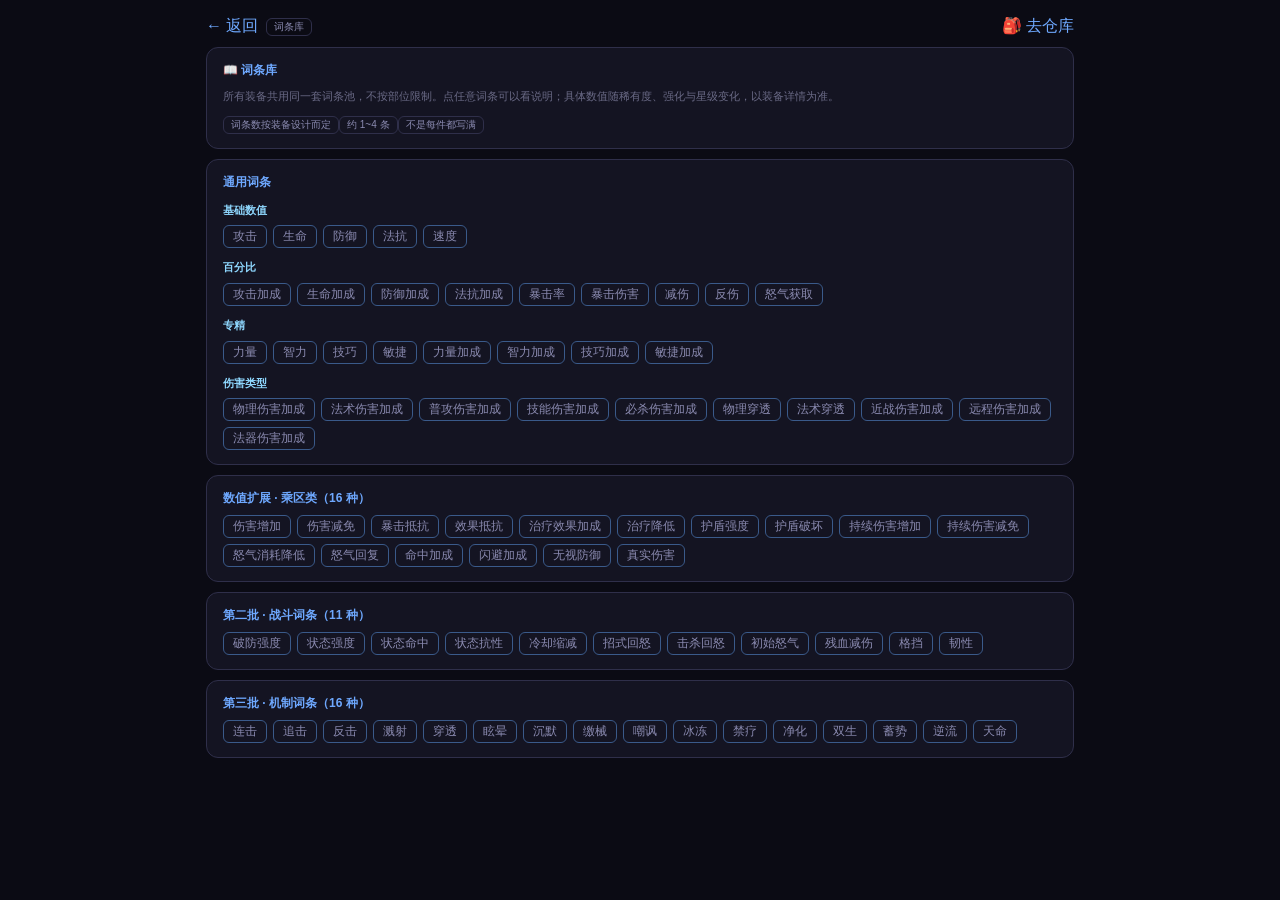
==== affixes.html @ 5c18fd85 "网页版上线：闲得慌RPG v2" ====
<!DOCTYPE html>
<html lang="zh-HK">
<head>
<meta charset="UTF-8">
<meta name="viewport" content="width=device-width, initial-scale=1.0">
<title>闲得慌RPG v2 · 词条库</title>
<link rel="stylesheet" href="css/app.css?v=20bb1e70">
</head>
<body>
<div class="wrap">
  <div class="nav"><a href="index.html">← 返回</a><span class="tag">词条库</span>
    <a href="create.html" style="margin-left:auto;">🎒 去仓库</a></div>
  <div id="view"></div>
</div>

<script type="module">
import { AFFIX_LIB, AFFIX_LIB_2, AFFIX_LIB_3, AFFIX_LIB_EXT } from "./js/affixes.js?v=ee432832";

const card = (t, inner) => '<div class="card"><div class="card-title">' + t + '</div>' + inner + '</div>';

// 每条词条的说明（基础/百分比/专精/伤害类型）
const DESC = {
  攻击: "直接提高攻击力，所有伤害的基础值。",
  生命: "提高最大生命，血条上限。",
  防御: "降低受到的物理伤害（与法抗一起折算成减伤）。",
  法抗: "降低受到的法术伤害，折算时按 1.5 倍计入减伤。",
  速度: "提高出手顺序；速度差会带来额外行动机会。",
  攻击加成: "按百分比放大攻击力。",
  生命加成: "按百分比放大最大生命。",
  防御加成: "按百分比放大防御。",
  法抗加成: "按百分比放大法抗。",
  暴击率: "攻击时触发暴击的概率。",
  暴击伤害: "暴击时额外增加的伤害倍率。",
  减伤: "直接按百分比降低受到的伤害。",
  反伤: "受到攻击时，把一部分伤害反弹给攻击者。",
  怒气获取: "提高每次行动/招式获得的怒气，必杀来得更快。",
  力量: "每点提高攻击力（专精换算）。",
  智力: "每点提高攻击力（专精换算）。",
  技巧: "每点提高攻击力（专精换算）。",
  敏捷: "每点提高速度（专精换算）。",
  力量加成: "按百分比放大力量带来的收益。",
  智力加成: "按百分比放大智力带来的收益。",
  技巧加成: "按百分比放大技巧带来的收益。",
  敏捷加成: "按百分比放大敏捷带来的收益。",
  物理伤害加成: "提高所有物理来源的伤害（普攻/物理招式/必杀）。",
  法术伤害加成: "提高所有法术来源的伤害。",
  普攻伤害加成: "只提高普攻（含连击）造成的伤害。",
  技能伤害加成: "只提高招式（含追击/溅射）造成的伤害。",
  必杀伤害加成: "只提高必杀造成的伤害。",
  物理穿透: "无视目标一部分防御带来的减伤（上限 80%）。",
  法术穿透: "无视目标一部分法抗带来的减伤（上限 80%）。",
  近战伤害加成: "使用近战武器时，提高造成的伤害。",
  远程伤害加成: "使用远程武器时，提高造成的伤害。",
  法器伤害加成: "使用法器武器时，提高造成的伤害。"
};

const items = [];
const add = (name, desc, group) => items.push({ name, desc, group });
for (const g of Object.keys(AFFIX_LIB)) AFFIX_LIB[g].forEach((n) => add(n, DESC[n] || g + "类词条。", g));
AFFIX_LIB_EXT.forEach((a) => add(a[0], a[1], "数值扩展"));
AFFIX_LIB_2.forEach((a) => add(a[0], a[1], "第二批 · 战斗词条"));
AFFIX_LIB_3.forEach((a) => add(a[0], a[1], "第三批 · 机制词条"));

const chip = (it) => {
  const i = items.indexOf(it);
  return '<span class="tag" data-affix="' + i + '" style="font-size:11.5px;padding:3px 9px;cursor:pointer;border-color:#3a5a8a;">' + it.name + '</span>';
};
const chipsOf = (group) => '<div style="display:flex;gap:6px;flex-wrap:wrap;margin-top:6px;">' +
  items.filter((x) => x.group === group).map(chip).join("") + '</div>';

let first = "";
for (const g of Object.keys(AFFIX_LIB)) {
  first += '<div class="hint" style="margin-top:10px;color:#8fd8ff;font-weight:700;">' + g + '</div>' + chipsOf(g);
}

document.getElementById("view").innerHTML =
  card("📖 词条库",
    '<div class="hint">所有装备共用同一套词条池，不按部位限制。点任意词条可以看说明；具体数值随稀有度、强化与星级变化，以装备详情为准。</div>' +
    '<div style="margin-top:8px;"><span class="tag">词条数按装备设计而定</span><span class="tag">约 1~4 条</span><span class="tag">不是每件都写满</span></div>') +
  card("通用词条", first) +
  card("数值扩展 · 乘区类（" + AFFIX_LIB_EXT.length + " 种）", chipsOf("数值扩展")) +
  card("第二批 · 战斗词条（" + AFFIX_LIB_2.length + " 种）", chipsOf("第二批 · 战斗词条")) +
  card("第三批 · 机制词条（" + AFFIX_LIB_3.length + " 种）", chipsOf("第三批 · 机制词条"));

// 点击查看说明
document.getElementById("view").addEventListener("click", (e) => {
  const el = e.target.closest("[data-affix]");
  if (!el) return;
  const it = items[Number(el.dataset.affix)];
  if (!it) return;
  const ov = document.createElement("div");
  ov.style.cssText = "position:fixed;inset:0;background:rgba(0,0,0,.78);z-index:9999;display:flex;align-items:center;justify-content:center;";
  ov.innerHTML = '<div class="card" style="width:min(420px,92vw);margin:0;border-color:#3a5a8a;">' +
    '<div class="card-title" style="font-size:15px;">' + it.name + ' <span class="tag" style="color:#8fd8ff;border-color:#3a5a8a;">' + it.group + '</span></div>' +
    '<div class="hint" style="margin-top:6px;color:#eaeaea;line-height:1.7;">' + it.desc + '</div>' +
    '<div style="margin-top:12px;"><button id="afClose" style="width:100%;">关闭</button></div></div>';
  document.body.appendChild(ov);
  ov.querySelector("#afClose").onclick = () => ov.remove();
  ov.onclick = (ev) => { if (ev.target === ov) ov.remove(); };
});
</script>
</body>
</html>
---- css/app.css ----
/* 闲得慌RPG v2 · 全站样式 */
*{box-sizing:border-box}
html,body{margin:0;padding:0;background:#0b0b14;color:#eaeaea;font-family:-apple-system,"Segoe UI","Microsoft YaHei",sans-serif}
a{color:#6ea8fe;text-decoration:none}
button{background:#2c2c48;color:#eaeaea;border:1px solid #4a4a6a;border-radius:8px;cursor:pointer;font-family:inherit;font-size:12.5px;padding:6px 12px}
button:hover:not(:disabled){border-color:#6ea8fe;color:#cfe6ff}
button:disabled{opacity:.45;cursor:not-allowed}
button.on{border-color:#6ea8fe;color:#cfe6ff}
input,textarea,select{background:#0f0f1c;color:#eaeaea;border:1px solid #2f2f4a;border-radius:8px;padding:7px 10px;font-family:inherit;font-size:13px}
.wrap{max-width:900px;margin:0 auto;padding:16px}
.card{background:#141422;border:1px solid #2f2f4a;border-radius:12px;padding:14px 16px;margin:10px 0}
.card-title{font-size:12px;font-weight:700;color:#6ea8fe;margin-bottom:8px}
.row{display:flex;justify-content:space-between;align-items:baseline;gap:10px;padding:5px 0;border-bottom:1px dashed #23233a}
.row:last-child{border-bottom:none}
.row .k{font-size:12px;color:#8a8ab0}
.row .v{font-size:12.5px;font-weight:600}
.hint{font-size:11px;color:#6a6a86;line-height:1.7}
.tag{display:inline-block;padding:1px 7px;border-radius:6px;font-size:10px;border:1px solid #2f2f4a;color:#8a8ab0}
.nav{display:flex;gap:8px;flex-wrap:wrap;margin-bottom:10px;align-items:center}
.bar{height:8px;border-radius:5px;background:#0f0f1c;border:1px solid #2f2f4a;overflow:hidden}
.bar>i{display:block;height:100%;background:#8fd8ff}
.bar.full>i{background:#7ee787}
.log{background:#0f0f1c;border:1px solid #2f2f4a;border-radius:8px;padding:8px 10px;max-height:220px;overflow:auto;font-size:11.5px;line-height:1.75}
.log .act{border-left:2px solid #3a3a5c;padding:3px 8px;margin:3px 0;background:rgba(255,255,255,.02);border-radius:6px}
.log .sub{margin-left:10px;color:#9aa4b8;font-size:10.5px}

/* 📜 冒险者协会 · 入会登记表（建角）— 深色版 */
.gform{background:#0f121c;color:#e6e9f2;border:1px solid #23233a;border-radius:12px;padding:20px 22px;margin:10px 0;
  box-shadow:0 12px 34px rgba(0,0,0,.55)}
.gform .g-org{font-size:11px;letter-spacing:4px;color:#8a8ab0;text-align:center}
.gform h1{font-size:21px;letter-spacing:10px;text-align:center;margin:6px 0 4px;font-weight:700;color:#f2f4fa}
.gform .g-meta{display:flex;justify-content:space-between;flex-wrap:wrap;gap:6px;font-size:11px;color:#9aa4b8;
  border-top:1px solid #23233a;border-bottom:1px solid #23233a;padding:5px 2px;margin:8px 0 12px}
.gform .g-sec{font-size:12.5px;font-weight:700;color:#ffd666;margin:14px 0 4px;padding-left:8px;
  border-left:3px solid #c0392b;letter-spacing:2px}
.gform .g-row{display:flex;align-items:center;gap:8px;border-bottom:1px dotted #2a2a44;padding:6px 2px;font-size:13px;color:#e6e9f2}
.gform .g-k{flex:0 0 84px;color:#9aa4b8;font-size:12.5px}
.gform .g-v{flex:1;display:flex;align-items:center;gap:6px;flex-wrap:wrap;color:#e6e9f2}
.gform input.g-in{background:#0b0e17;border:1px solid #2a3350;border-radius:6px;color:#fff;
  font-family:inherit;font-size:14px;flex:1;padding:7px 9px}
.gform input.g-in:focus{outline:none;border-color:#6ea8fe}
.gform .g-picks{display:flex;flex-wrap:wrap;gap:6px}
.gform button.g-pick{background:#141a2a;border:1px solid #2a3350;color:#cfe6ff;border-radius:6px;
  padding:6px 9px;font-size:12px;text-align:left;font-family:inherit;cursor:pointer}
.gform button.g-pick:hover{border-color:#6ea8fe;color:#fff}
.gform button.g-pick.on{border-color:#6ea8fe;background:#1b2740;color:#fff;box-shadow:inset 0 0 0 1px #6ea8fe}
.gform button.g-pick .g-sub{display:block;font-size:10px;color:#8a8ab0;margin-top:2px}
.gform .g-num{display:inline-flex;align-items:center;gap:6px}
.gform button.g-step{width:26px;height:26px;padding:0;border-radius:6px;background:#1a2136;
  border:1px solid #2a3350;color:#e6e9f2;font-size:14px;line-height:1;font-family:inherit;cursor:pointer}
.gform button.g-step:hover:not(:disabled){border-color:#6ea8fe;color:#fff}
.gform button.g-step:disabled{opacity:.3}
.gform .g-val{min-width:24px;text-align:center;font-size:14px;font-weight:700;color:#ffd666}
.gform .g-num-in{width:56px;height:28px;text-align:center;background:#0b0e17;border:1px solid #2a3350;border-radius:6px;
  color:#ffd666;font-size:15px;font-weight:700;font-family:inherit;padding:0 4px}
.gform .g-num-in:focus{outline:none;border-color:#6ea8fe;background:#0e1422}
.gform .g-num-in::-webkit-outer-spin-button,
.gform .g-num-in::-webkit-inner-spin-button{-webkit-appearance:none;margin:0}
.gform .g-num-in{-moz-appearance:textfield;appearance:textfield}
.gform .g-hint{font-size:10.5px;color:#8a8ab0}
.gform .g-rest{font-size:11.5px;color:#9aa4b8;margin-top:6px}
.gform .g-rest b{color:#ffd666}
/* 🧾 装备志愿卡片网格 */
.gform .g-gear-block{margin:8px 0 10px}
.gform .g-gear-label{font-size:12px;color:#9aa4b8;font-weight:700;letter-spacing:2px;margin:0 0 5px}
.gform .g-gear-grid{display:grid;grid-template-columns:repeat(auto-fill,minmax(118px,1fr));gap:7px}
.gform button.g-gear{background:#121828;border:1px solid #2a3350;border-radius:8px;padding:8px;
  display:flex;flex-direction:column;gap:2px;font-family:inherit;text-align:left;cursor:pointer;transition:.12s;color:#e6e9f2}
.gform button.g-gear:hover{border-color:#6ea8fe;background:#16203a}
.gform button.g-gear.on{background:#1b2740}
.gform .g-gear-name{font-size:13px;font-weight:700;line-height:1.2}
.gform .g-gear-tag{font-size:9px;letter-spacing:2px;color:#7a86a8}
.gform .g-gear-sub{font-size:10px;color:#9aa4b8;line-height:1.35}
/* 🔢 属性行 */
.gform .g-attr{display:flex;align-items:center;gap:10px;border-bottom:1px dotted #2a2a44;padding:7px 2px}
.gform .g-attr .g-k{flex:0 0 64px;font-size:13px;color:#c9d0e0}
.gform .g-ctrl{display:flex;align-items:center;gap:9px}
.gform .g-attr .g-val{min-width:30px;font-size:16px;font-weight:700;color:#ffd666;text-align:center}
.gform .g-attr .g-hint{margin-left:auto;font-size:10.5px;color:#8a8ab0}
.gform .g-attr button.g-step{width:26px;height:26px;font-size:15px;font-weight:700}
.gform .g-note{font-size:10.5px;color:#8a8ab0;line-height:1.8;margin-top:6px;text-indent:2em}
.gform .g-actions{display:flex;gap:8px;margin-top:18px}
.gform button.g-submit{flex:1;height:44px;background:#c0392b;border:1px solid #a3362c;color:#fff;
  font-size:15px;letter-spacing:8px;border-radius:8px;font-weight:700;font-family:inherit;cursor:pointer}
.gform button.g-submit:hover:not(:disabled){background:#d14637;color:#fff}
.gform button.g-cancel{background:#1a2136;border:1px solid #2a3350;color:#cfe6ff;border-radius:8px;font-family:inherit;cursor:pointer}
.gform button.g-preset{background:#141a2a;border:1px solid #2a3350;color:#cfe6ff;border-radius:6px;
  padding:4px 8px;font-size:11.5px;font-family:inherit;cursor:pointer}
.gform button.g-preset:hover{border-color:#6ea8fe;color:#fff}

/* 盖章 */
.g-stamp-wrap{position:fixed;inset:0;background:rgba(0,0,0,.55);display:flex;flex-direction:column;
  align-items:center;justify-content:center;z-index:9999}
.g-stamp{width:150px;height:150px;border:5px solid #c0392b;border-radius:50%;color:#c0392b;
  display:flex;align-items:center;justify-content:center;font-size:30px;font-weight:800;letter-spacing:4px;
  transform:rotate(-14deg);font-family:"Songti SC","STSong",serif;
  box-shadow:0 0 0 3px rgba(192,57,43,.25) inset;animation:stampIn .35s ease-out}
@keyframes stampIn{0%{transform:rotate(-14deg) scale(1.8);opacity:0}
  60%{transform:rotate(-14deg) scale(.95);opacity:1}100%{transform:rotate(-14deg) scale(1)}}
.g-stamp-tip{color:#f3ecda;margin-top:14px;font-size:13px;letter-spacing:2px}

/* 🌳 天赋定位按钮：等宽网格，5 个一排 */
.tree-tabs{display:grid;grid-template-columns:repeat(5,1fr);gap:6px}
.tree-tabs button{min-height:34px;display:flex;align-items:center;justify-content:center;gap:4px;white-space:nowrap;padding:4px 6px}
.tree-tabs .tag{flex:0 0 auto}
@media (max-width:560px){.tree-tabs{grid-template-columns:repeat(3,1fr)}}

/* 📱 窄屏（手机）：登记表 / 战斗按钮收一收 */
@media (max-width:560px){
  .wrap{padding:10px}
  .gform{padding:14px 14px}
  .gform h1{font-size:18px;letter-spacing:6px}
  .gform .g-k{flex-basis:64px;font-size:12px}
  .gform .g-row{padding:5px 0}
  .gform button.g-pick{font-size:11px;padding:5px 7px}
  .gform button.g-pick .g-sub{font-size:9.5px}
  .gform .g-gear-grid{grid-template-columns:repeat(auto-fill,minmax(92px,1fr));gap:5px}
  .gform button.g-gear{padding:6px}
  .gform .g-gear-name{font-size:12px}
  .gform .g-attr{gap:6px}
  .gform .g-attr .g-k{flex-basis:56px;font-size:12px}
  .gform .g-attr .g-hint{font-size:9.5px}
  .gform .g-actions{flex-wrap:wrap}
  .gform button.g-cancel{flex:0 0 100%}
  .gform button.g-submit{letter-spacing:4px}
  .g-stamp{width:120px;height:120px;font-size:24px}
  button[data-act],button[data-intent]{min-width:calc(50% - 6px) !important;flex:1 1 45%}
  .nav button{flex:1 1 45%;min-height:34px}
  .row{flex-wrap:wrap}
  .wrap{padding-bottom:calc(18px + env(safe-area-inset-bottom))}
  button[data-tp]{min-height:34px}
}

/* 🏛 公共大厅功能区 */
.hall-grid{display:grid;grid-template-columns:repeat(auto-fill,minmax(140px,1fr));gap:8px}
.hall-grid a{display:block;background:#12182a;border:1px solid #24304a;border-radius:10px;padding:10px;text-decoration:none;color:inherit}
.hall-grid a:hover{border-color:#6ea8fe}
.hall-grid .t{font-weight:700;margin-top:4px;font-size:13px}
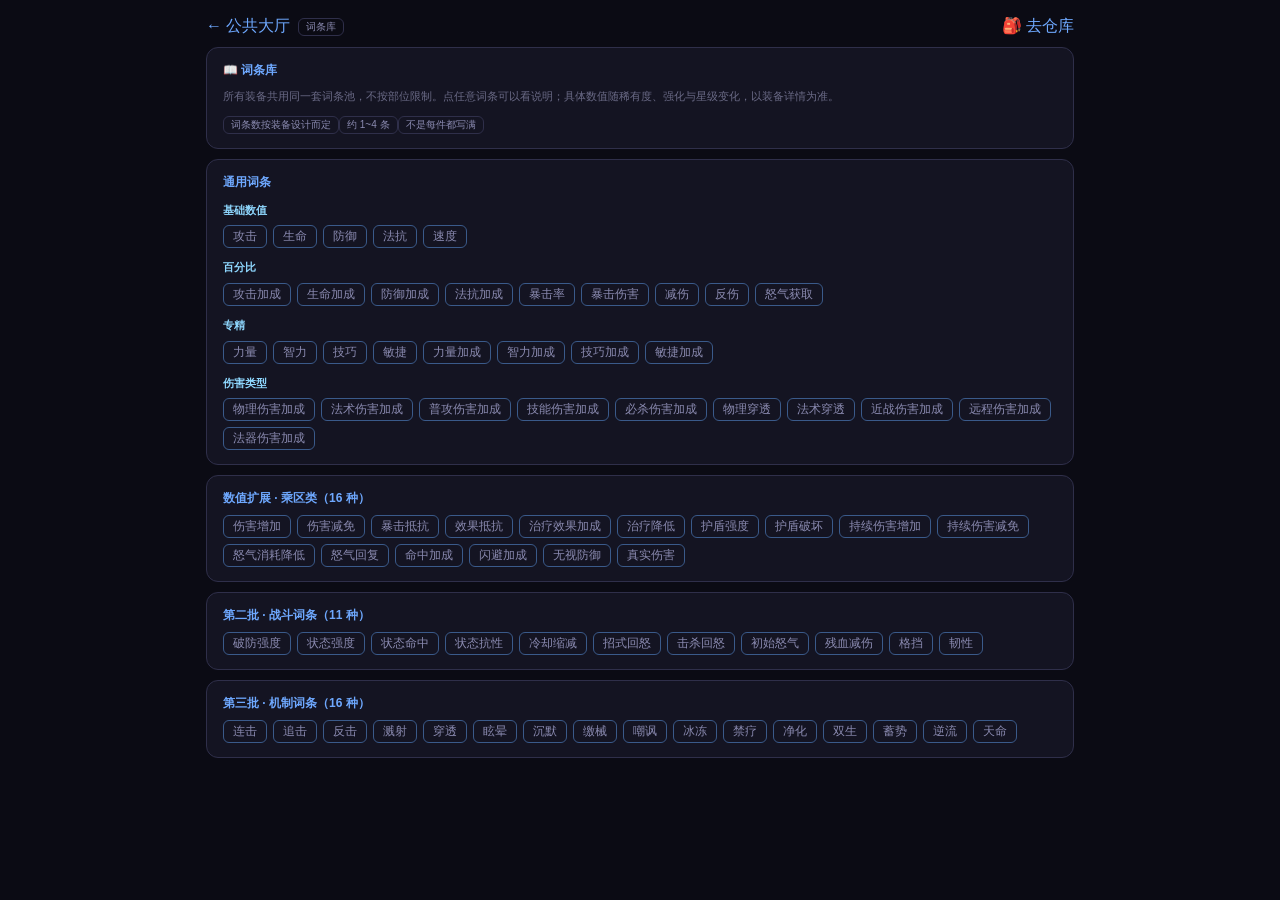
==== commit b90a51b3: "网页版上线：闲得慌RPG v2" ====
--- a/affixes.html
+++ b/affixes.html
@@ -1,10 +1,10 @@
-<!DOCTYPE html>
+﻿<!DOCTYPE html>
 <html lang="zh-HK">
 <head>
 <meta charset="UTF-8">
 <meta name="viewport" content="width=device-width, initial-scale=1.0">
 <title>闲得慌RPG v2 · 词条库</title>
-<link rel="stylesheet" href="css/app.css?v=20bb1e70">
+<link rel="stylesheet" href="css/app.css?v=52e2ada0">
 </head>
 <body>
 <div class="wrap">
@@ -99,5 +99,8 @@
   ov.onclick = (ev) => { if (ev.target === ov) ov.remove(); };
 });
 </script>
+<script>
+(function(){try{var a=document.querySelector('a[href="index.html"]');if(!a)return;var h=localStorage.getItem("rpg2:host")==="1";a.href=h?"studio.html":"lobby.html";a.textContent=h?"← 主机工作台":"← 公共大厅";}catch(e){}})();
+</script>
 </body>
 </html>
--- a/css/app.css
+++ b/css/app.css
@@ -137,3 +137,15 @@
 .hall-grid a:hover{border-color:#6ea8fe}
 .hall-grid .t{font-weight:700;margin-top:4px;font-size:13px}
 
+
+/* 🧑‍💻 主机端（琥珀色主题） */
+body.host-mode{--host:#ffb347}
+body.host-mode .brand .dot{background:#ffb347;box-shadow:0 0 10px #ffb34788}
+body.host-mode .card{border-color:#3a2c14}
+body.host-mode .card-title{color:#ffcf7a}
+body.host-mode button{border-color:#6b4a1e;color:#ffd9a0}
+body.host-mode button:hover{border-color:#ffb347}
+body.host-mode .tree-tabs button.on{border-color:#ffb347;color:#ffb347;background:#2a2010}
+body.host-mode .hall-grid a{border-color:#3a2c14}
+body.host-mode .hall-grid a:hover{border-color:#ffb347}
+
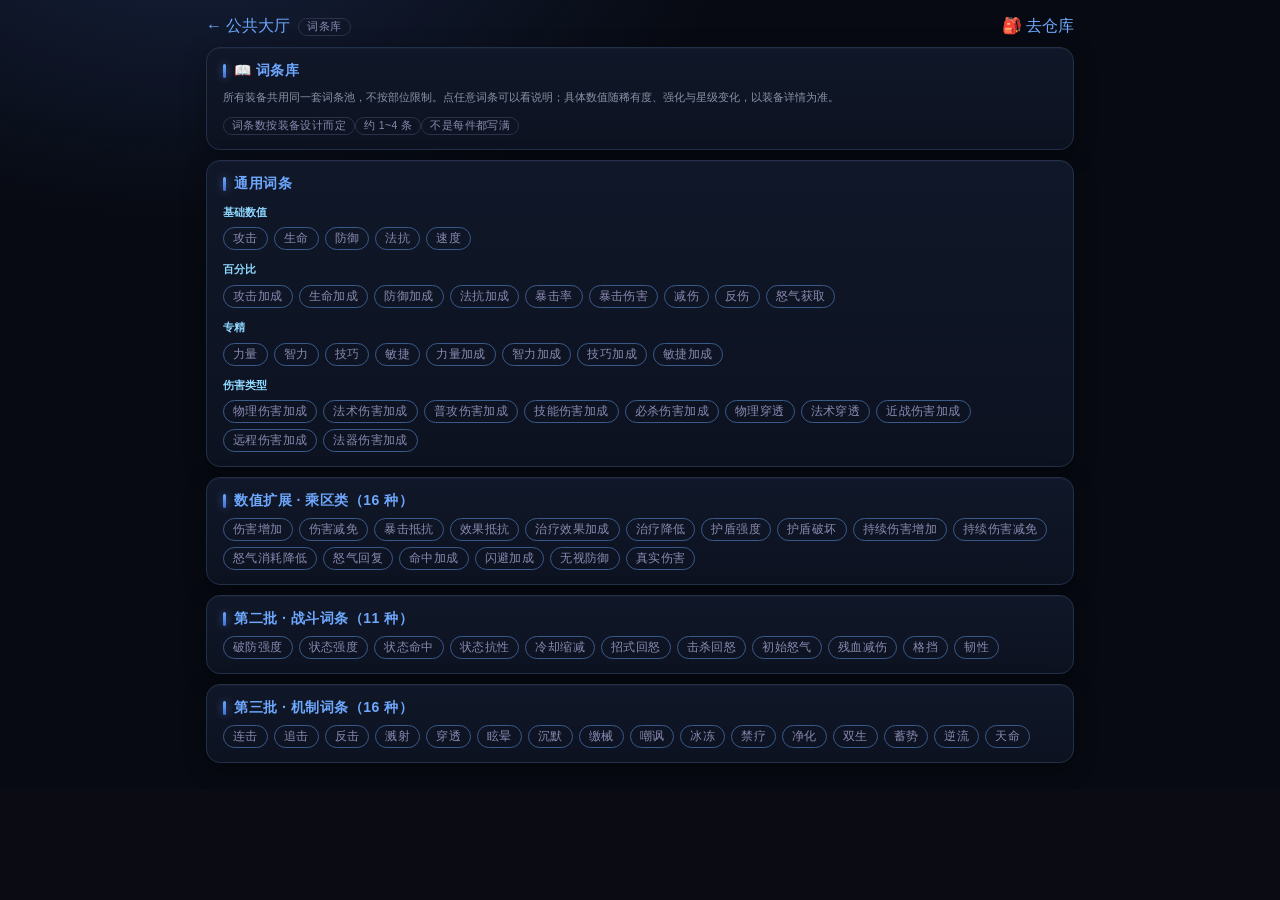
==== commit 0146acaa: "网页版上线：闲得慌RPG v2" ====
--- a/affixes.html
+++ b/affixes.html
@@ -4,7 +4,7 @@
 <meta charset="UTF-8">
 <meta name="viewport" content="width=device-width, initial-scale=1.0">
 <title>闲得慌RPG v2 · 词条库</title>
-<link rel="stylesheet" href="css/app.css?v=52e2ada0">
+<link rel="stylesheet" href="css/app.css?v=1c101d54">
 </head>
 <body>
 <div class="wrap">
--- a/css/app.css
+++ b/css/app.css
@@ -149,3 +149,55 @@
 body.host-mode .hall-grid a{border-color:#3a2c14}
 body.host-mode .hall-grid a:hover{border-color:#ffb347}
 
+
+/* ===== 🎨 视觉打磨 v1：质感、层次、交互 ===== */
+:root{
+  --accent:#6ea8fe;
+  --accent-soft:#1b2740;
+  --line:#24304a;
+  --card-bg:linear-gradient(180deg,#101728 0%,#0c1220 100%);
+  --card-line:#223049;
+  --text-dim:#8a93a8;
+}
+body{background:radial-gradient(900px 500px at 15% -10%,#15203a 0%,transparent 60%),#070a12;}
+.card{
+  background:var(--card-bg);
+  border:1px solid var(--card-line);
+  border-radius:14px;
+  box-shadow:0 6px 22px rgba(0,0,0,.35), inset 0 1px 0 rgba(255,255,255,.03);
+  transition:border-color .18s ease, box-shadow .18s ease, transform .18s ease;
+}
+.card:hover{border-color:#2c3d5e;box-shadow:0 10px 28px rgba(0,0,0,.42), inset 0 1px 0 rgba(255,255,255,.04);}
+.card-title{
+  display:flex;align-items:center;gap:8px;
+  font-size:14px;letter-spacing:.5px;
+}
+.card-title::before{
+  content:"";width:3px;height:14px;border-radius:3px;
+  background:linear-gradient(180deg,var(--accent),#3f6fd6);
+  box-shadow:0 0 8px rgba(110,168,254,.55);
+}
+button{
+  border-radius:9px;
+  transition:transform .12s ease, border-color .15s ease, background .15s ease, box-shadow .15s ease;
+}
+button:hover{border-color:#4a6fa8;box-shadow:0 4px 14px rgba(0,0,0,.3);}
+button:active{transform:translateY(1px);}
+button:disabled{opacity:.45;box-shadow:none;transform:none;}
+.row{padding:7px 2px;border-radius:8px;transition:background .15s ease;}
+.row:hover{background:rgba(255,255,255,.03);}
+.row .k{color:var(--text-dim);font-size:12px;}
+.row .v{font-weight:600;font-variant-numeric:tabular-nums;}
+.tag{border-radius:20px;padding:1px 8px;font-size:10.5px;letter-spacing:.4px;}
+.bar{height:9px;border-radius:99px;background:#111a2b;overflow:hidden;}
+.bar>i{background:linear-gradient(90deg,#5b8ff0,#7ee787);box-shadow:0 0 10px rgba(126,231,135,.35);}
+.tree-tabs button{border-radius:10px;}
+.tree-tabs button.on{background:var(--accent-soft);box-shadow:0 0 0 1px rgba(110,168,254,.35) inset;}
+.hint{color:var(--text-dim);}
+table th{font-weight:600;letter-spacing:.5px;}
+::-webkit-scrollbar{width:10px;height:10px;}
+::-webkit-scrollbar-thumb{background:#243049;border-radius:99px;border:2px solid #070a12;}
+::-webkit-scrollbar-thumb:hover{background:#31415f;}
+body.host-mode{--accent:#ffb347;--accent-soft:#2a2010;}
+body.host-mode .card{border-color:#3a2c14;}
+body.host-mode .card-title::before{background:linear-gradient(180deg,#ffcf7a,#b8791f);box-shadow:0 0 8px rgba(255,179,71,.55);}
